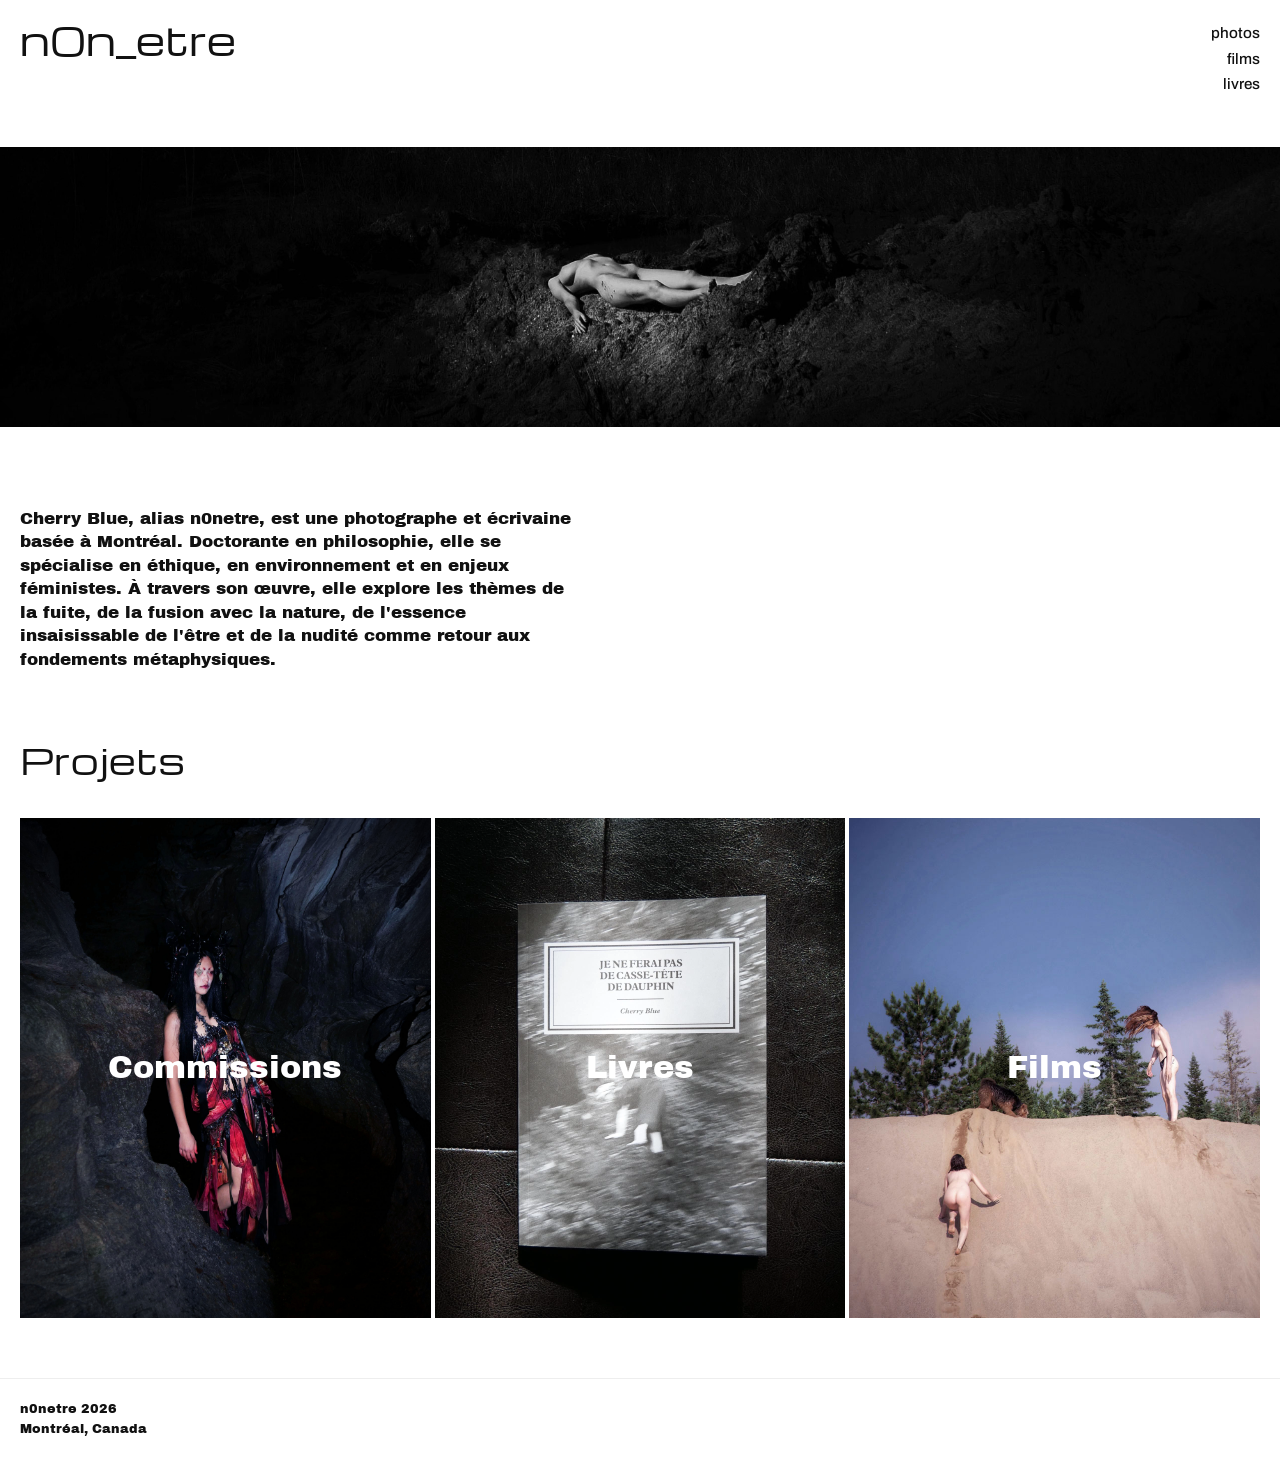
==== index.html @ 982f47fb "Revise bio content for Cherry Blue Updated the biography section to reflect new areas of specializat" ====
<!DOCTYPE html>
<html lang="en">
<head>
  <meta charset="UTF-8">
  <meta name="viewport" content="width=device-width, initial-scale=1.0">
  <title>n0n_etre</title>
  <link rel="icon" type="image/png" href="favicon.png">
  

  <!-- Google Fonts: Michroma (titles), Archivo (menu, semibold), Archivo Black (body) -->
  <link rel="preconnect" href="https://fonts.googleapis.com">
  <link rel="preconnect" href="https://fonts.gstatic.com" crossorigin>
  <link href="https://fonts.googleapis.com/css2?family=Archivo+Black&family=Archivo:wght@600&family=Michroma&display=swap" rel="stylesheet">

  <link rel="stylesheet" href="css/style.css">
</head>
<body>

  <div class="page-wrap">

    <header>
      <div class="logo"><a href="index.html">n0n_etre</a></div>
      <nav>
        <ul>
          <li><a href="photos.html">photos</a></li>
          <li><a href="films.html">films</a></li>
          <li><a href="livres.html">livres</a></li>
        </ul>
      </nav>
    </header>

  </div>

  <section class="hero">
    <img src="images/darksleep.webp" alt="Hero image">
  </section>

  <div class="page-wrap">

    <section class="bio">
      <p>
        Cherry Blue, alias n0netre, est une photographe et écrivaine basée à Montréal. 
        Doctorante en philosophie, elle se spécialise en éthique, en environnement et en enjeux féministes. 
        À travers son œuvre, elle explore les thèmes de la fuite, de la fusion avec la nature, de l'essence insaisissable de 
        l'être et de la nudité comme retour aux fondements métaphysiques. 
      </p>
    </section>

    <section class="projects">
      <h2>Projets</h2>
      <div class="project-grid">

        <a href="commissions.html" class="project-item">
          <img src="images/dana.jpg" alt="Commissions">
          <span class="project-title">Commissions</span>
        </a>

        <a href="livres.html" class="project-item">
          <img src="images/dauphin1.webp" alt="Livres">
          <span class="project-title">Livres</span>
        </a>

        <a href="films.html" class="project-item">
          <img src="images/icijamais.jpg" alt="Films">
          <span class="project-title">Films</span>
        </a>

      </div>
    </section>

  </div>

  <footer>
    <div class="footer-line"></div>
    <div class="footer-content">
      <p>n0netre 2026</p>
      <p>Montréal, Canada</p>
    </div>
  </footer>

</body>
</html>
---- css/style.css ----
* {
  margin: 0;
  padding: 0;
  box-sizing: border-box;
}

html {
  height: 100%;
}

body {
  font-family: 'Archivo Black', sans-serif;
  color: #111;
  line-height: 1.6;
  min-height: 100vh;
  display: flex;
  flex-direction: column;
}

/* ---- Global link hover effect ---- */
a {
  text-decoration: none;
}

a:hover {
  text-decoration: underline;
}

/* Wrapper that applies the 20px padding to everything except
   the hero image and the footer border line */
.page-wrap {
  padding: 0 20px;
}

/* ---- Header ---- */
header {
  display: flex;
  justify-content: space-between;
  align-items: flex-start;
  padding-top: 20px;
  padding-bottom: 40px;
}

.logo {
  font-family: 'Michroma', sans-serif;
  font-size: 2.4rem;
  line-height: 1;
}

.logo a {
  color: inherit;
  text-decoration: none;
}

.logo a:hover {
  text-decoration: none;
}

nav ul {
  list-style: none;
  text-align: right;
}

nav ul li {
  margin-bottom: 0;
}

nav a {
  font-family: 'Archivo', sans-serif;
  font-weight: 500;
  text-decoration: none;
  color: #111;
  font-size: 0.95rem;
}

nav a:hover {
  text-decoration: underline;
}

nav a.active {
  text-decoration: line-through;
}

nav a.active:hover {
  text-decoration: line-through;
}

/* ---- Hero image (full width, no padding) ---- */
.hero {
  margin-top: 10px;
}

.hero img {
  width: 100%;
  height: 280px;
  object-fit: cover;
  object-position: center 80%; /* shift crop down toward the subject */
  display: block;
}

/* ---- Bio ---- */
.bio {
  width: 45%;
  padding-top: 80px;
  paddin-bottom: 80px;
}

.bio p {
  font-family: 'Archivo Black', sans-serif;
  font-size: 1.05rem;
   line-height: 1.4;
}

/* ---- Projects ---- */
.projects {
  padding-top: 60px;
  padding-bottom: 60px;
}

.projects h2 {
  font-family: 'Michroma', sans-serif;
  font-size: 2.2rem;
  font-weight: 400;
  margin-bottom: 30px;
}

.project-grid {
  display: grid;
  grid-template-columns: repeat(3, 1fr);
  gap: 4px;
}

.project-item {
  position: relative;
  display: block;
  overflow: hidden;
}

.project-item img {
  width: 100%;
  height: 500px;
  object-fit: cover;
  display: block;
  transition: filter 0.3s ease;
}

.project-item:hover img {
  filter: invert(1);
}

.project-title {
  position: absolute;
  top: 50%;
  left: 5%;
  width: 90%;
  transform: translateY(-50%);
  font-family: 'Archivo Black', Arial, sans-serif;
  font-size: 2rem;
  color: #fff;
  text-align: center;
  pointer-events: none;
}

/* ---- Section header (e.g. "Photos" title + line + link) ---- */
.section-header {
  padding-top: 60px;
}

.section-header h1 {
  font-family: 'Michroma', sans-serif;
  font-weight: 400;
  font-size: 1.4rem;   /* smaller than the logo */
  margin: 0 0 12px 0;  /* smaller gap to the line underneath */
  line-height: 1;
}

.section-line {
  border-top: 1px solid #111;
  width: 100%;
}

.section-link {
  display: flex;
  justify-content: flex-end;
  padding: 12px 0;
}

.section-link a,
.section-link a:visited {
  font-family: 'Archivo', sans-serif;
  font-weight: 600;
  font-size: 1rem;
  color: #111;
  text-decoration: none;
}

.section-link a:hover {
  text-decoration: underline;
}

/* ---- Gallery ----
   Each image keeps its own natural width/height ratio.
   Row height is fixed; width is automatic based on that ratio,
   so images line up in a row without being cropped or stretched. */
.gallery {
  display: flex;
  flex-direction: column;
  gap: 4px;
  padding-top: 20px;
  padding-bottom: 60px;
}

.gallery-row {
  display: flex;
  gap: 4px;
  width: 100%;
}

.gallery-row img {
  flex: 1 1 auto;
  height: 100%;
  width: auto;
  object-fit: cover;
  display: block;
}

.landscape-row {
  height: 500px;
}

.portrait-row {
  height: 600px;
}

/* ---- Commissions layout ---- */
.commissions-layout {
  display: flex;
  gap: 40px;
  align-items: flex-start;
  padding-top: 40px;
  padding-bottom: 60px;
}

/* ---- Left column: name list ---- */
.commissions-list {
  flex: 0 0 38%;
  display: flex;
  flex-direction: column;
  gap: 36px;
}

.commission-item {
  background: none;
  border: none;
  padding: 0;
  margin: 0;
  text-align: left;
  cursor: pointer;
  font: inherit;
  color: inherit;
}

.commission-item h3 {
  font-family: 'Archivo Black', sans-serif;
  font-size: 1.1rem;
  font-weight: 400;
  margin-bottom: 6px;
}

.commission-item p {
  font-family: 'Archivo', sans-serif;
  font-weight: 400;
  font-size: 0.95rem;
  line-height: 1.5;
}

.commission-item p em {
  font-style: italic;
}

.commission-item.is-active h3 {
  text-decoration: underline;
}

/* ---- Right column: carousel ---- */
.commissions-carousel {
  flex: 0 0 60%;
  position: sticky;
  top: 20px;
  opacity: 0;
  visibility: hidden;
  transition: opacity 0.25s ease;
}

.commissions-carousel.is-visible {
  opacity: 1;
  visibility: visible;
}

.carousel-viewport {
  position: relative;
  width: 100%;
  height: calc(100vh - 160px); /* fits on screen without scrolling */
  display: flex;
  align-items: center;
  justify-content: center;
  overflow: hidden;
}

.carousel-viewport img {
  max-width: 100%;
  max-height: 100%;
  width: auto;
  height: auto;
  display: block;
  object-fit: contain;
}

.carousel-arrow {
  position: absolute;
  top: 50%;
  transform: translateY(-50%);
  background: none;
  border: none;
  font-size: 2.5rem;
  line-height: 1;
  color: #111;
  cursor: pointer;
  padding: 8px 12px;
  z-index: 2;
}

.carousel-arrow.prev {
  left: 0;
}

.carousel-arrow.next {
  right: 0;
}

.carousel-arrow:hover {
  opacity: 0.6;
}

@media (max-width: 900px) {
  .commissions-layout {
    flex-direction: column;
  }

  .commissions-list,
  .commissions-carousel {
    flex: 1 1 100%;
  }

  .commissions-carousel {
    position: static;
  }

  .carousel-viewport {
    height: 60vh;
  }
}

/* ---- Films page ---- */
.film-info {
  padding-top: 40px;
  width: 45%;
}

.film-info h2 {
  font-family: 'Archivo Black', Arial, sans-serif;
  font-weight: 400;
  font-size: 1.1rem;
  margin: 0 0 4px 0;
}

.film-info .film-type {
  font-family: 'Archivo', Arial, sans-serif;
  font-weight: 400;
  font-style: italic;
  font-size: 0.95rem;
  margin: 0 0 20px 0;
}

.film-info .film-description {
  font-family: 'Archivo', Arial, sans-serif;
  font-weight: 400;
  font-style: normal;
  font-size: 0.95rem;
  line-height: 1.6;
  margin: 0;
}

/* Full-width video, no side padding, sitting right under the text block */
.film-video {
  width: 100%;
  padding-top: 40px;
  padding-bottom: 60px;
}

.film-video .film-video-frame {
  position: relative;
  width: 100%;
  height: 0;
  padding-top: 56.25%; /* 16:9 aspect ratio */
  overflow: hidden;
}

.film-video .film-video-frame iframe {
  position: absolute;
  top: 0;
  left: 0;
  width: 100% !important;
  height: 100% !important;
  display: block;
  border: none;
}

/* ---- Livres page ---- */
.book-row {
  display: flex;
  gap: 40px;
  align-items: flex-start;
  padding-top: 50px;
  padding-bottom: 50px;
}

.book-info {
  flex: 0 0 32%;
}

.book-title {
  font-family: 'Archivo Black', Arial, sans-serif;
  font-style: italic;
  font-size: 1rem;
  line-height: 1.4;
  margin: 0 0 14px 0;
}

.book-type {
  font-family: 'Archivo', Arial, sans-serif;
  font-weight: 400;
  font-style: normal;
  font-size: 0.9rem;
  margin: 0 0 20px 0;
}

.book-meta {
  font-family: 'Archivo', Arial, sans-serif;
  font-weight: 400;
  font-size: 0.9rem;
  line-height: 1.5;
  margin: 0 0 20px 0;
}

.book-availability {
  font-family: 'Archivo', Arial, sans-serif;
  font-weight: 400;
  font-size: 0.85rem;
  line-height: 1.5;
  color: #777;
  margin: 0;
}

.book-availability a {
  color: #4a4a9c;
  text-decoration: underline;
  word-break: break-word;
}

.book-gallery {
  flex: 1;
  display: grid;
  grid-template-columns: repeat(3, 1fr);
  grid-template-rows: repeat(2, 1fr);
  gap: 4px;
}

.book-gallery img {
  width: 100%;
  height: 220px;
  object-fit: cover;
  display: block;
}

@media (max-width: 900px) {
  .book-row {
    flex-direction: column;
  }

  .book-info,
  .book-gallery {
    flex: 1 1 100%;
  }

  .book-gallery img {
    height: 160px;
  }
}

/* ---- Footer ---- */
footer {
  margin-top: auto;
}

.footer-line {
  border-top: 1px solid #eee;
  width: 100%;
}

.footer-content {
  padding: 20px;
  font-family: 'Archivo Black', sans-serif;
  font-size: 0.8rem;
}

/* ---- Lightbox ---- */
.lightbox {
  position: fixed;
  inset: 0;
  background: rgba(0, 0, 0, 0.9);
  display: flex;
  align-items: center;
  justify-content: center;
  opacity: 0;
  visibility: hidden;
  transition: opacity 0.25s ease;
  z-index: 1000;
}

.lightbox.is-open {
  opacity: 1;
  visibility: visible;
}

.lightbox-image {
  max-width: 92%;
  max-height: 88vh;
  width: auto;
  height: auto;
  object-fit: contain;
  display: block;
}

.lightbox-close {
  position: absolute;
  top: 24px;
  right: 32px;
  background: none;
  border: none;
  color: #fff;
  font-size: 2.5rem;
  line-height: 1;
  cursor: pointer;
}

.lightbox-arrow {
  position: absolute;
  top: 50%;
  transform: translateY(-50%);
  background: none;
  border: none;
  color: #fff;
  font-size: 3rem;
  line-height: 1;
  cursor: pointer;
  padding: 12px 20px;
}

.lightbox-prev {
  left: 10px;
}

.lightbox-next {
  right: 10px;
}

.lightbox-close:hover,
.lightbox-arrow:hover {
  opacity: 0.6;
}

/* ---- Responsive ---- */
@media (max-width: 700px) {
  header {
    flex-direction: column;
    align-items: flex-start;
    gap: 16px;
  }

  nav ul {
    text-align: left;
  }

  .project-grid {
    grid-template-columns: 1fr;
  }

  .landscape-row {
  height: 200px;
}

.portrait-row {
  height: 320px;
}

  .film-info {
    width: 100%;
  }

  .bio {
    width: 100%;
  }
}
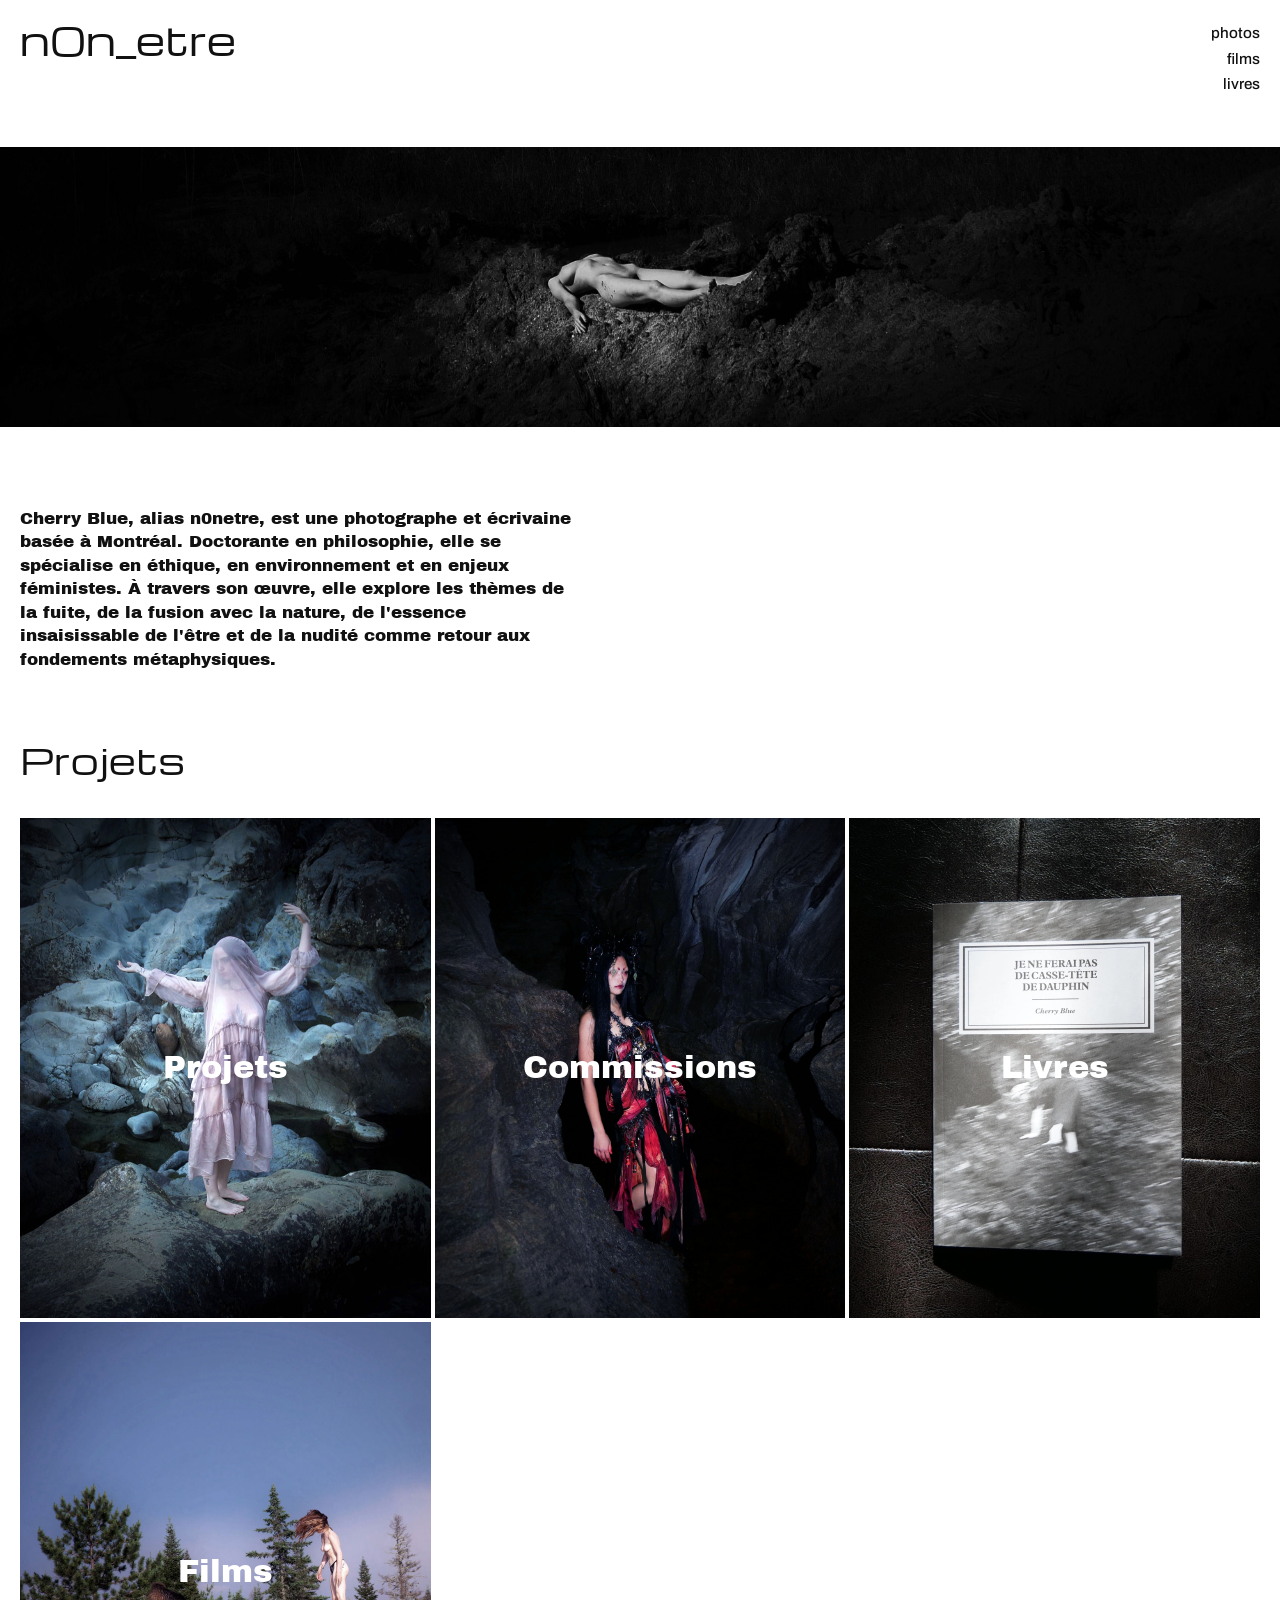
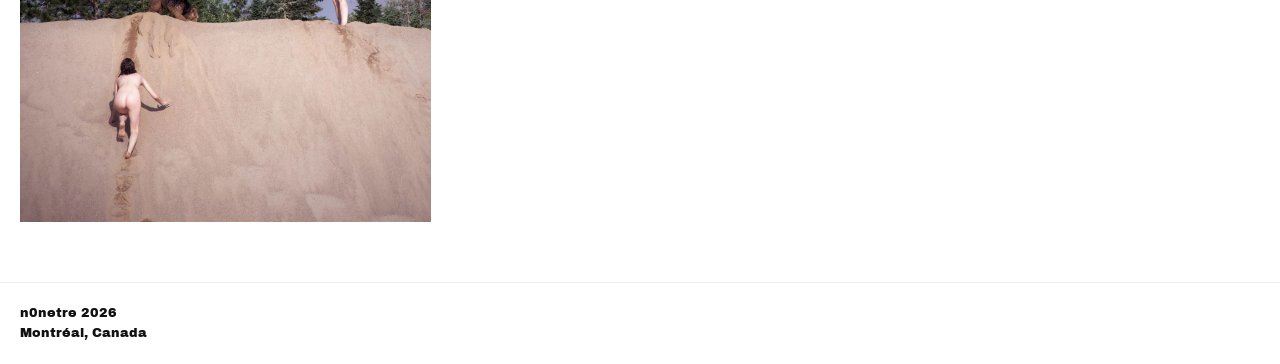
==== commit 34b66909: "Modify font links in index.html Updated Google Fonts link to include Anonymous Pro and adjusted Arch" ====
--- a/index.html
+++ b/index.html
@@ -10,7 +10,7 @@
   <!-- Google Fonts: Michroma (titles), Archivo (menu, semibold), Archivo Black (body) -->
   <link rel="preconnect" href="https://fonts.googleapis.com">
   <link rel="preconnect" href="https://fonts.gstatic.com" crossorigin>
-  <link href="https://fonts.googleapis.com/css2?family=Archivo+Black&family=Archivo:wght@600&family=Michroma&display=swap" rel="stylesheet">
+  <link href="https://fonts.googleapis.com/css2?family=Anonymous+Pro&family=Archivo+Black&family=Archivo:ital,wght@0,400;0,600;1,400&family=Michroma&display=swap" rel="stylesheet">
 
   <link rel="stylesheet" href="css/style.css">
 </head>
@@ -50,6 +50,11 @@
       <h2>Projets</h2>
       <div class="project-grid">
 
+        <a href="photos.html" class="project-item">
+          <img src="images/dance.jpg" alt="Commissions">
+          <span class="project-title">Projets</span>
+        </a>
+        
         <a href="commissions.html" class="project-item">
           <img src="images/dana.jpg" alt="Commissions">
           <span class="project-title">Commissions</span>
--- a/css/style.css
+++ b/css/style.css
@@ -365,6 +365,8 @@
 .film-info {
   padding-top: 40px;
   width: 45%;
+  margin: 0 auto;
+  text-align: center;
 }
 
 .film-info h2 {
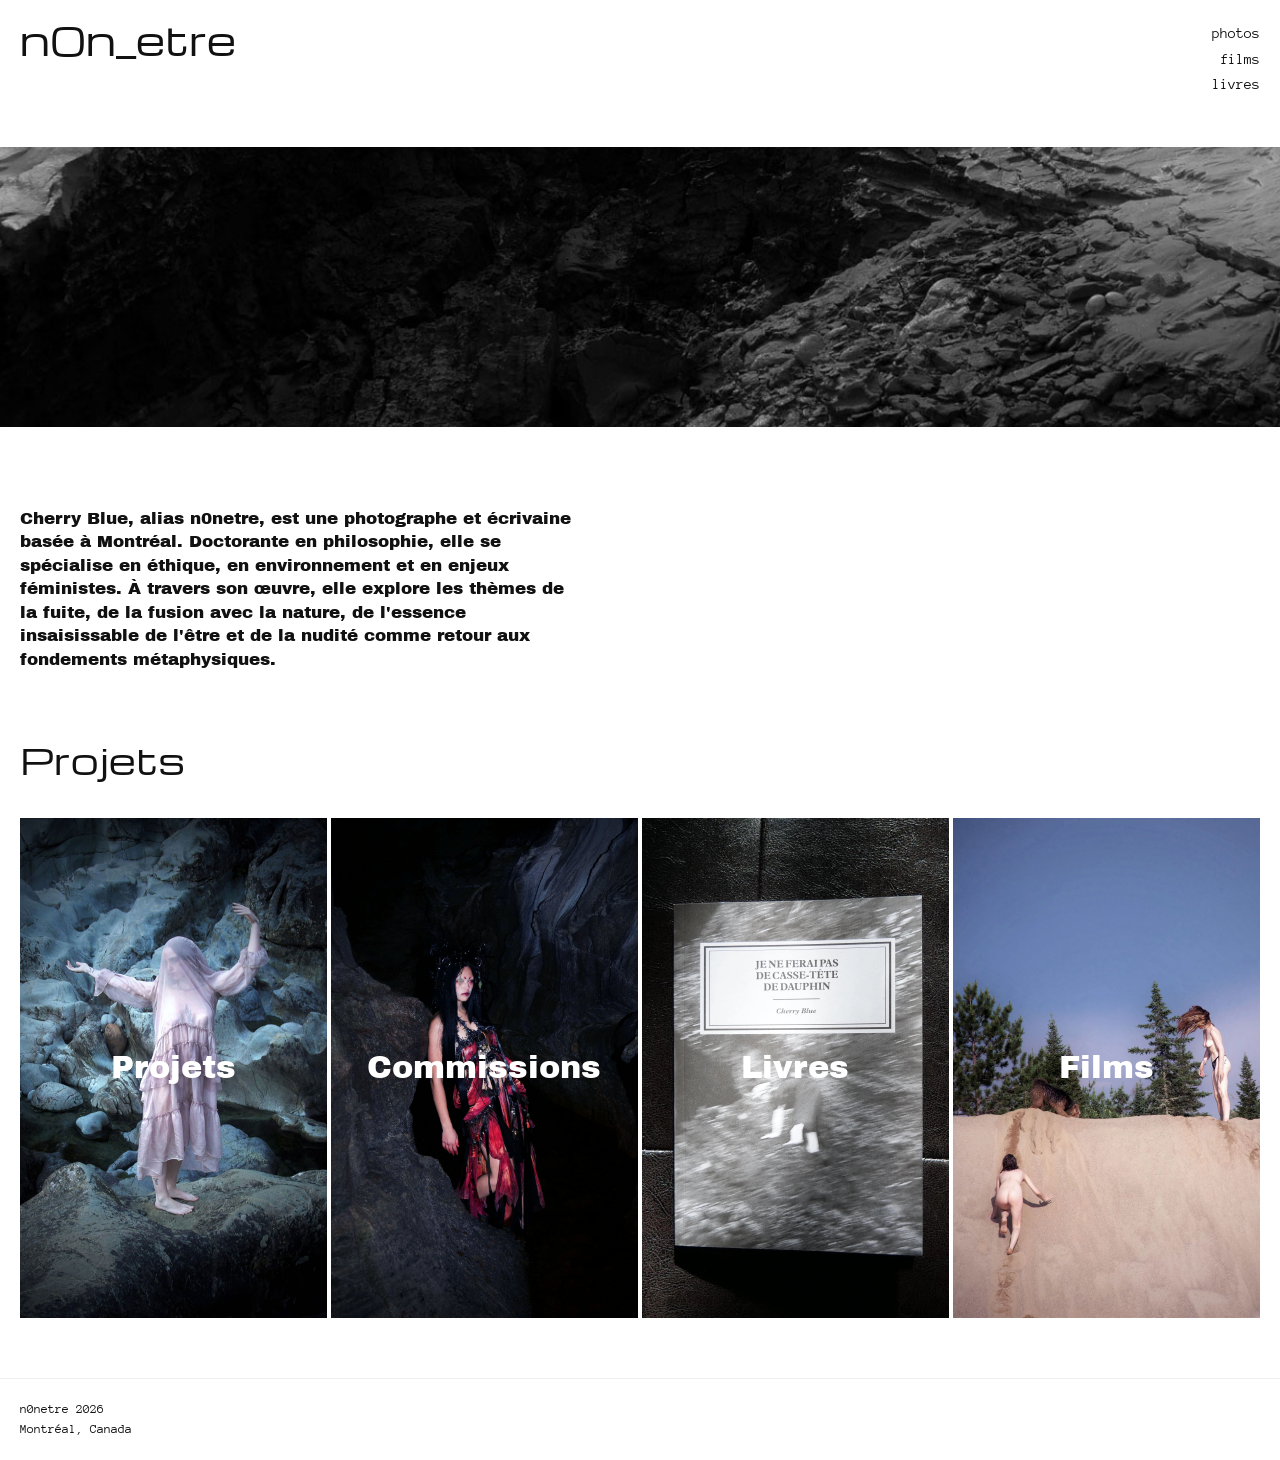
==== commit 76340aab: "Update hero image in index.html" ====
--- a/index.html
+++ b/index.html
@@ -32,7 +32,7 @@
   </div>
 
   <section class="hero">
-    <img src="images/darksleep.webp" alt="Hero image">
+    <img src="images/1ok.jpg" alt="Hero image">
   </section>
 
   <div class="page-wrap">
--- a/css/style.css
+++ b/css/style.css
@@ -9,7 +9,7 @@
 }
 
 body {
-  font-family: 'Archivo Black', sans-serif;
+  font-family: 'Anonymous Pro', monospace; 
   color: #111;
   line-height: 1.6;
   min-height: 100vh;
@@ -66,7 +66,7 @@
 }
 
 nav a {
-  font-family: 'Archivo', sans-serif;
+  font-family: 'Anonymous Pro', monospace; 
   font-weight: 500;
   text-decoration: none;
   color: #111;
@@ -126,7 +126,7 @@
 
 .project-grid {
   display: grid;
-  grid-template-columns: repeat(3, 1fr);
+  grid-template-columns: repeat(4, 1fr);
   gap: 4px;
 }
 
@@ -512,7 +512,7 @@
 
 .footer-content {
   padding: 20px;
-  font-family: 'Archivo Black', sans-serif;
+  font-family: 'Anonymous Pro', monospace; 
   font-size: 0.8rem;
 }
 
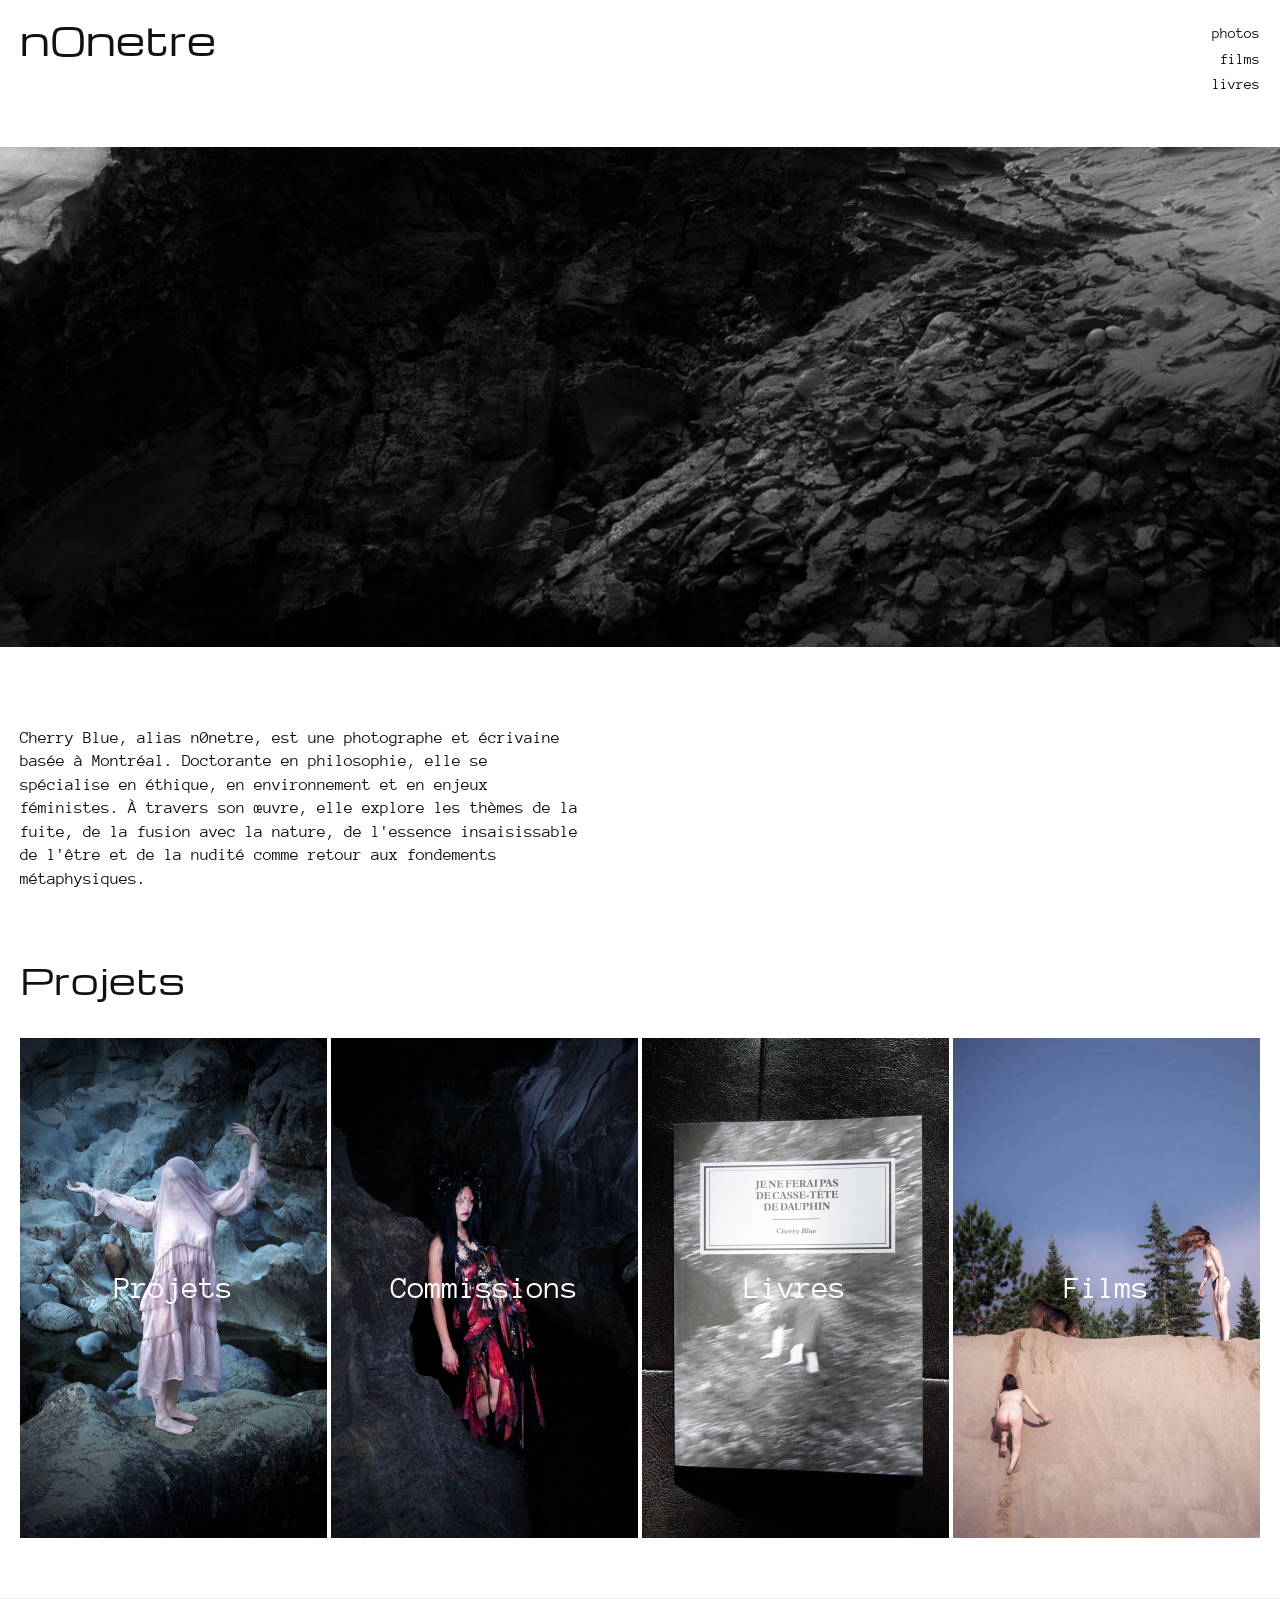
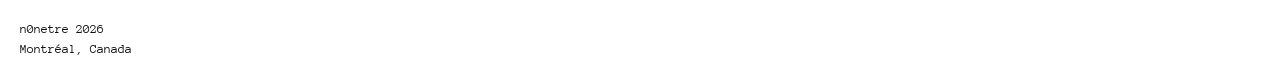
==== commit ce4b0319: "Update logo text from 'n0n_etre' to 'n0netre'" ====
--- a/index.html
+++ b/index.html
@@ -19,7 +19,7 @@
   <div class="page-wrap">
 
     <header>
-      <div class="logo"><a href="index.html">n0n_etre</a></div>
+      <div class="logo"><a href="index.html">n0netre</a></div>
       <nav>
         <ul>
           <li><a href="photos.html">photos</a></li>
--- a/css/style.css
+++ b/css/style.css
@@ -92,9 +92,9 @@
 
 .hero img {
   width: 100%;
-  height: 280px;
+  height: 500px;
   object-fit: cover;
-  object-position: center 80%; /* shift crop down toward the subject */
+  object-position: center 90%; /* shift crop down toward the subject */
   display: block;
 }
 
@@ -106,7 +106,7 @@
 }
 
 .bio p {
-  font-family: 'Archivo Black', sans-serif;
+  font-family: 'Anonymous Pro', monospace;
   font-size: 1.05rem;
    line-height: 1.4;
 }
@@ -154,7 +154,7 @@
   left: 5%;
   width: 90%;
   transform: translateY(-50%);
-  font-family: 'Archivo Black', Arial, sans-serif;
+  font-family: 'Anonymous Pro', monospace;
   font-size: 2rem;
   color: #fff;
   text-align: center;
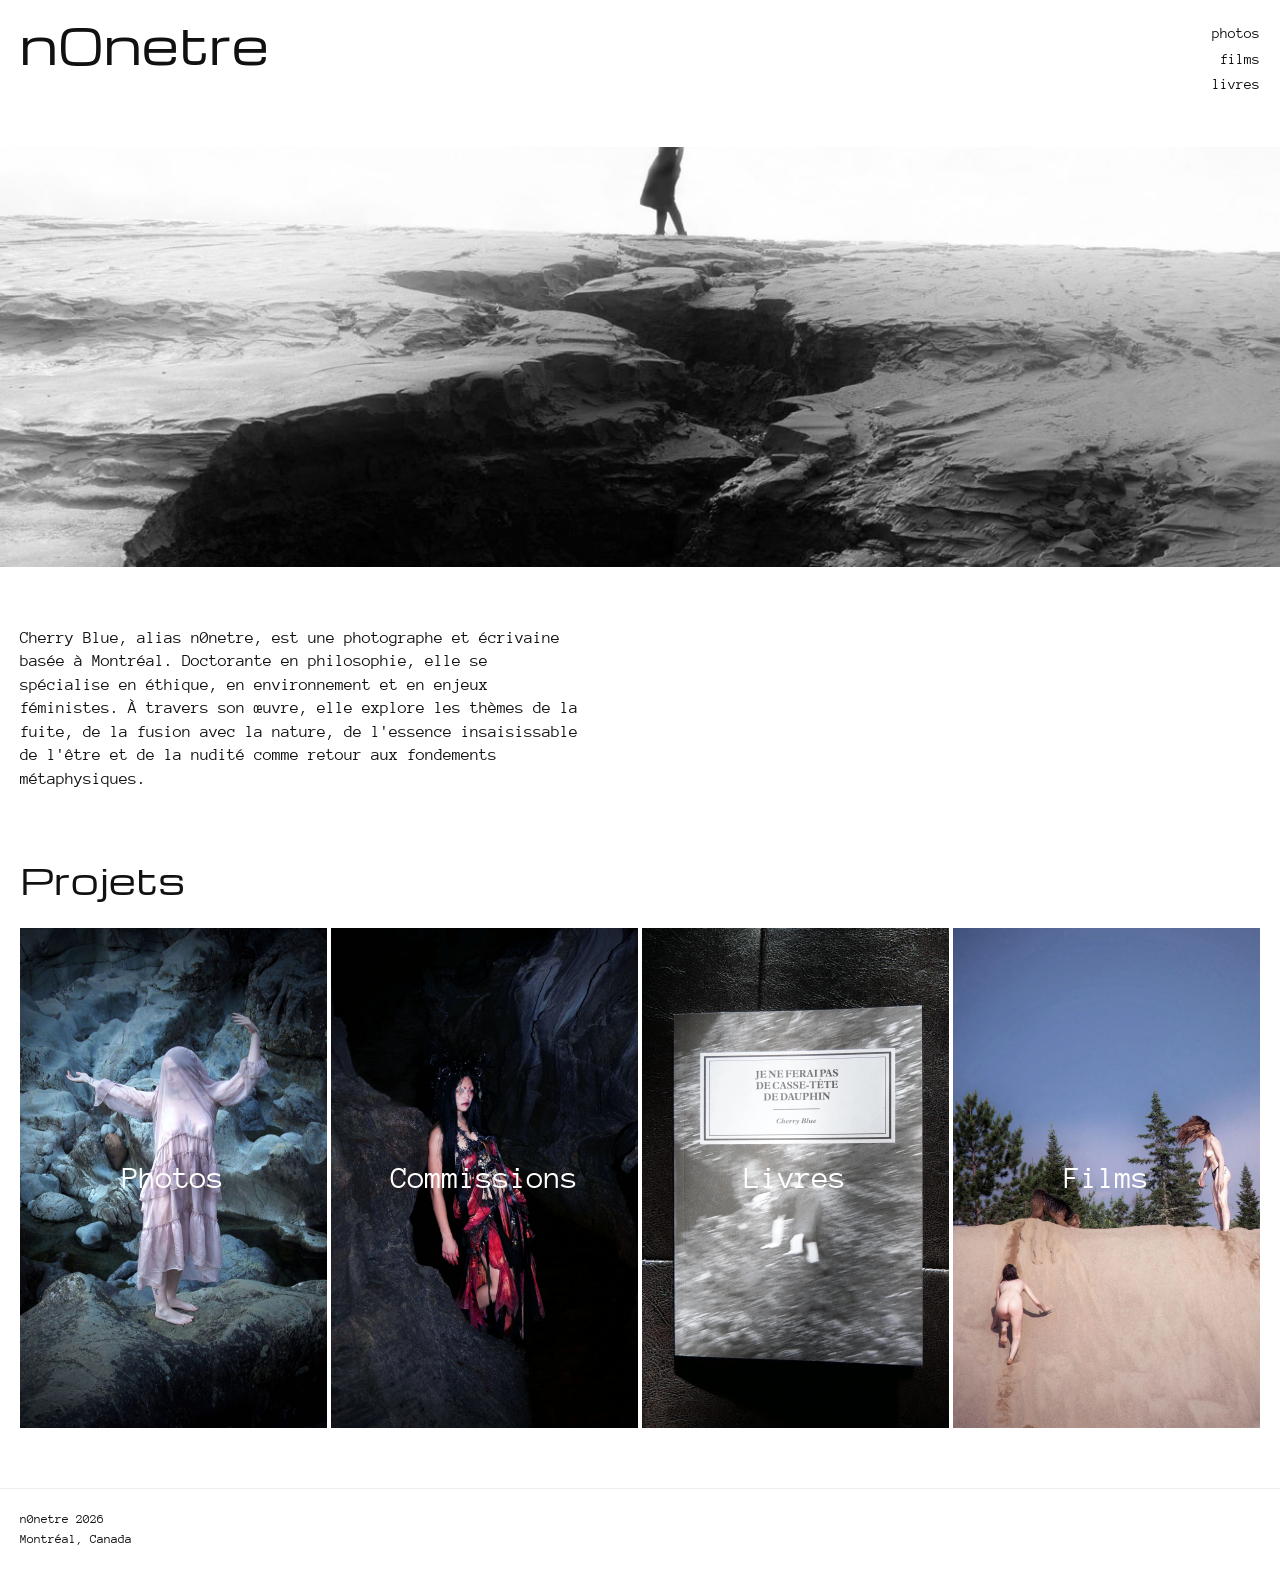
==== commit d7f956d8: "Change title and project title in index.html" ====
--- a/index.html
+++ b/index.html
@@ -3,7 +3,7 @@
 <head>
   <meta charset="UTF-8">
   <meta name="viewport" content="width=device-width, initial-scale=1.0">
-  <title>n0n_etre</title>
+  <title>n0netre</title>
   <link rel="icon" type="image/png" href="favicon.png">
   
 
@@ -52,7 +52,7 @@
 
         <a href="photos.html" class="project-item">
           <img src="images/dance.jpg" alt="Commissions">
-          <span class="project-title">Projets</span>
+          <span class="project-title">Photos</span>
         </a>
         
         <a href="commissions.html" class="project-item">
--- a/css/style.css
+++ b/css/style.css
@@ -43,7 +43,7 @@
 
 .logo {
   font-family: 'Michroma', sans-serif;
-  font-size: 2.4rem;
+  font-size: 3rem;
   line-height: 1;
 }
 
@@ -71,6 +71,7 @@
   text-decoration: none;
   color: #111;
   font-size: 0.95rem;
+  line-height: 1.3;
 }
 
 nav a:hover {
@@ -92,16 +93,16 @@
 
 .hero img {
   width: 100%;
-  height: 500px;
+  height: 420px;
   object-fit: cover;
-  object-position: center 90%; /* shift crop down toward the subject */
+  object-position: center 55%; /* shift crop down toward the subject */
   display: block;
 }
 
 /* ---- Bio ---- */
 .bio {
   width: 45%;
-  padding-top: 80px;
+  padding-top: 60px;
   paddin-bottom: 80px;
 }
 
@@ -121,7 +122,7 @@
   font-family: 'Michroma', sans-serif;
   font-size: 2.2rem;
   font-weight: 400;
-  margin-bottom: 30px;
+  margin-bottom: 20px;
 }
 
 .project-grid {
@@ -182,12 +183,12 @@
 .section-link {
   display: flex;
   justify-content: flex-end;
-  padding: 12px 0;
+  padding: 8px 0;
 }
 
 .section-link a,
 .section-link a:visited {
-  font-family: 'Archivo', sans-serif;
+  font-family: 'Anonymous Pro', monospace;
   font-weight: 600;
   font-size: 1rem;
   color: #111;
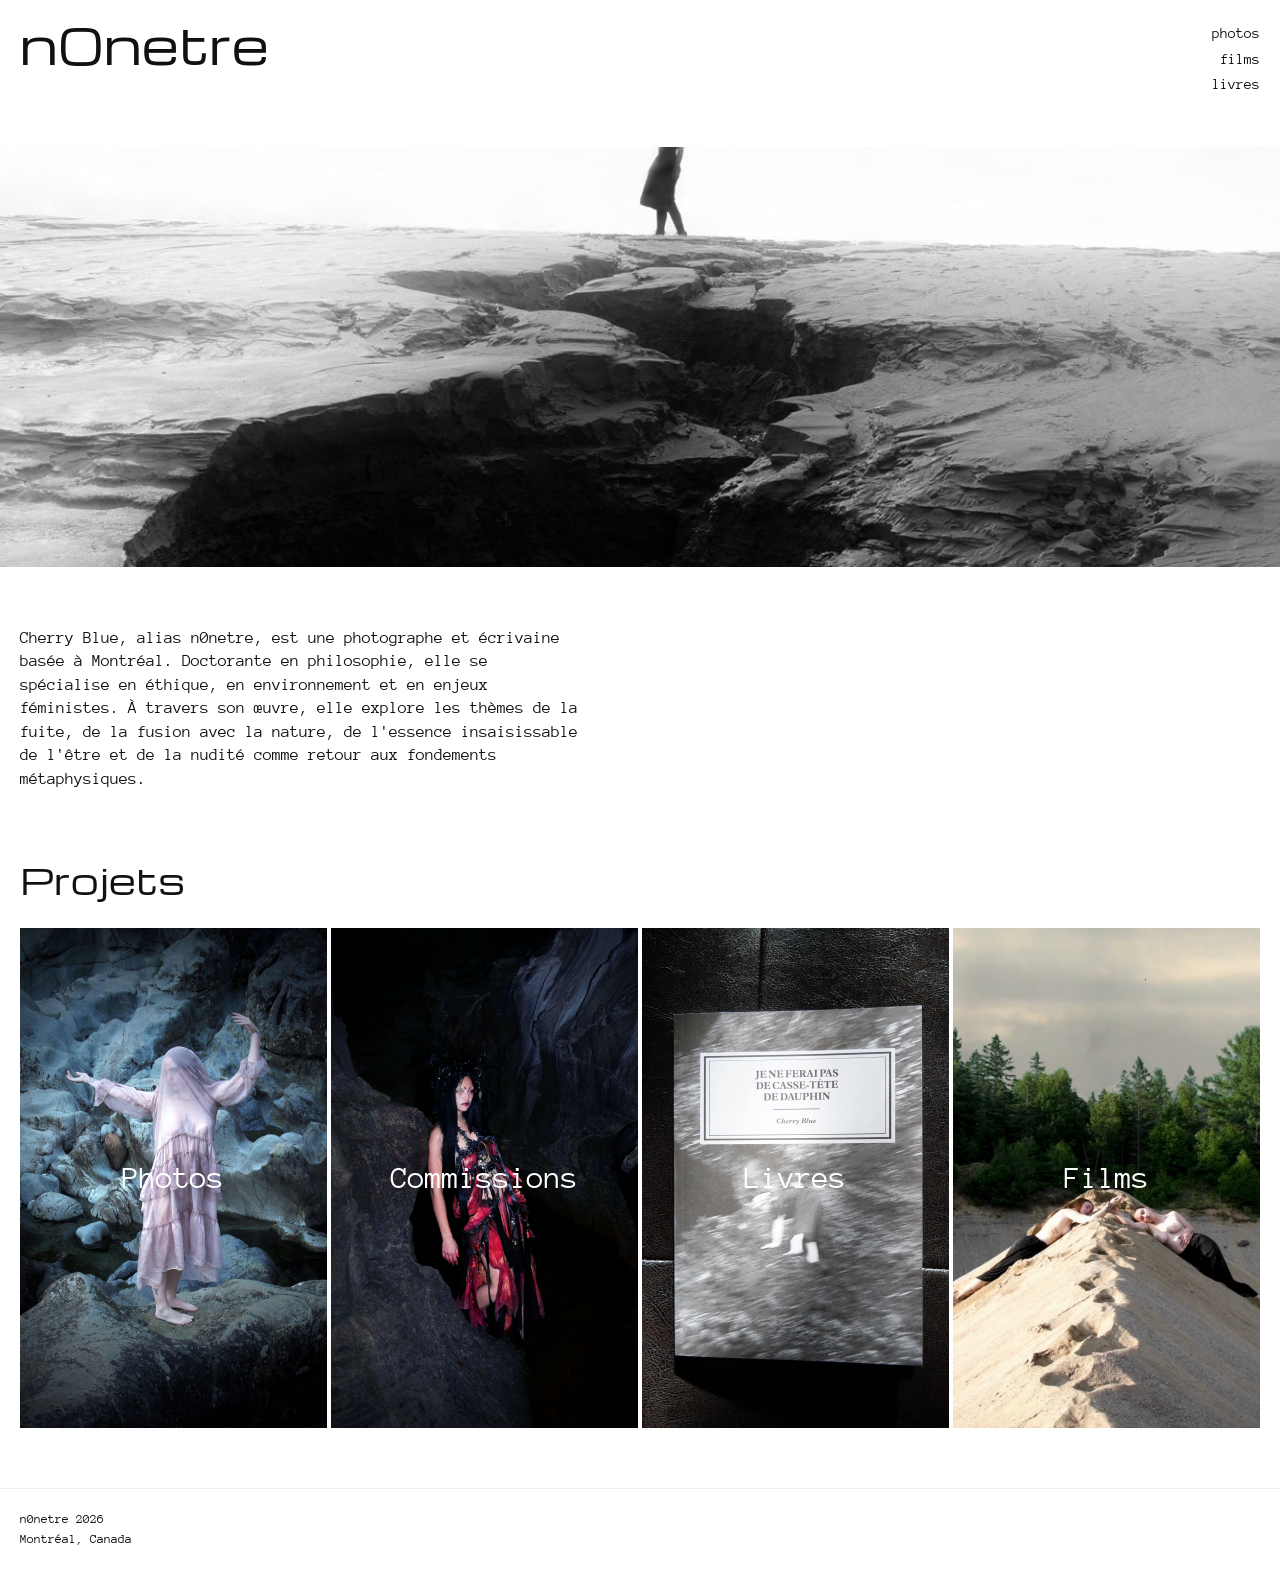
==== commit cad56a2a: "Update film image source in index.html" ====
--- a/index.html
+++ b/index.html
@@ -66,7 +66,7 @@
         </a>
 
         <a href="films.html" class="project-item">
-          <img src="images/icijamais.jpg" alt="Films">
+          <img src="images/ICI.jpg" alt="Films">
           <span class="project-title">Films</span>
         </a>
 
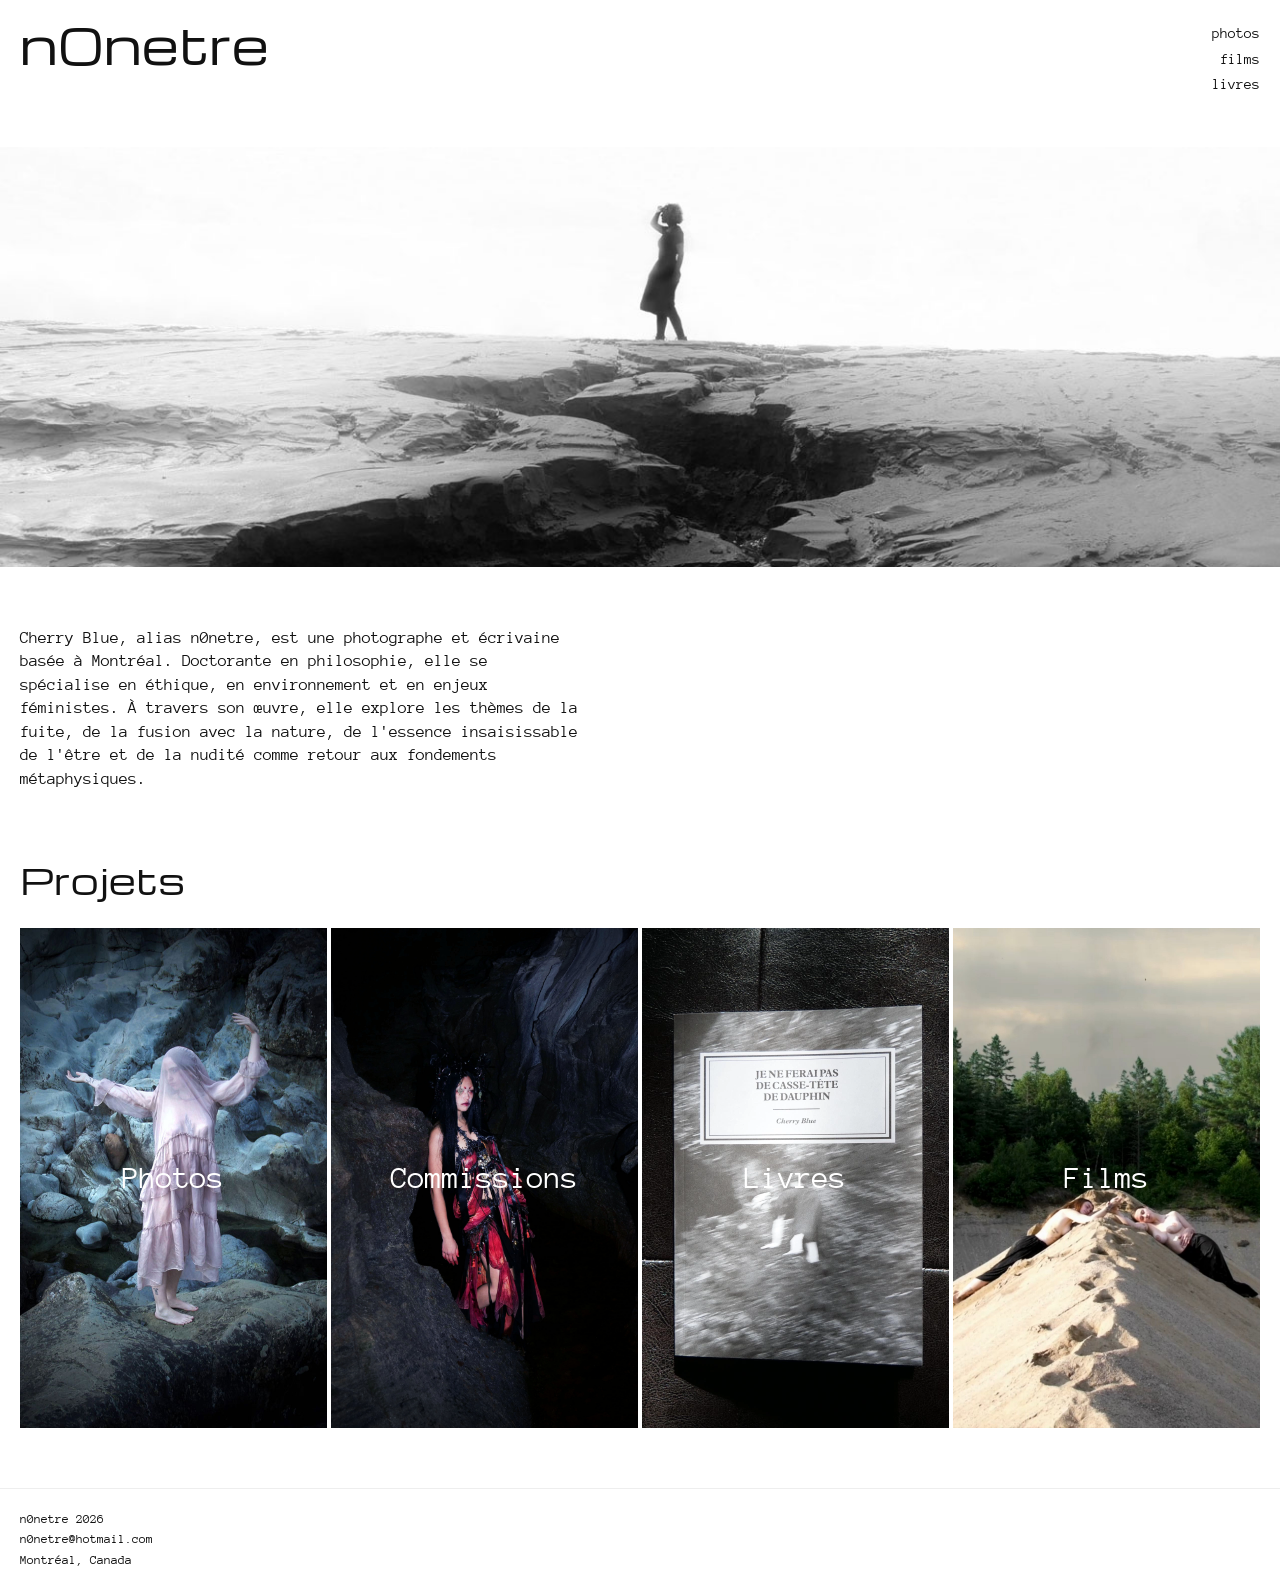
==== commit 089a1fdb: "Add email address to footer Added email address to the footer section." ====
--- a/index.html
+++ b/index.html
@@ -79,6 +79,7 @@
     <div class="footer-line"></div>
     <div class="footer-content">
       <p>n0netre 2026</p>
+      <p>n0netre@hotmail.com<p>
       <p>Montréal, Canada</p>
     </div>
   </footer>
--- a/css/style.css
+++ b/css/style.css
@@ -95,7 +95,7 @@
   width: 100%;
   height: 420px;
   object-fit: cover;
-  object-position: center 55%; /* shift crop down toward the subject */
+  object-position: center 48%; /* shift crop down toward the subject */
   display: block;
 }
 
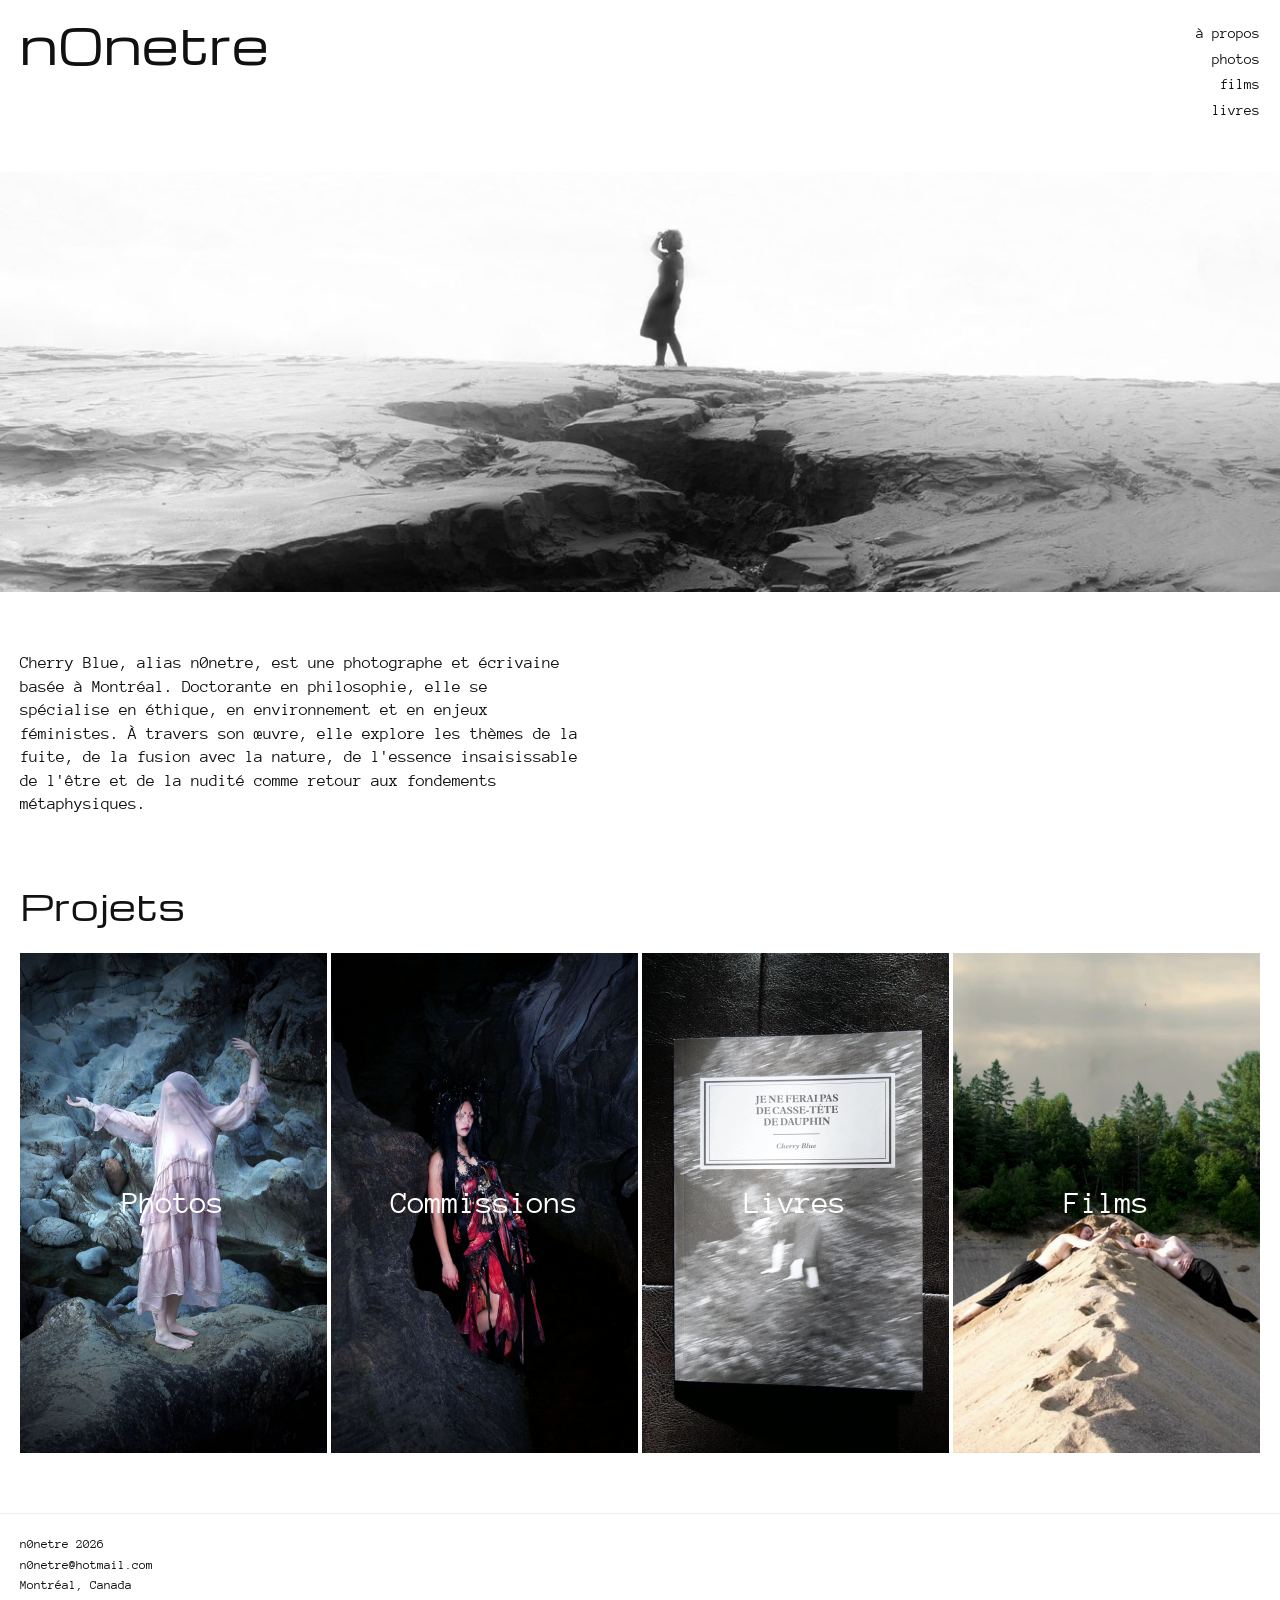
==== commit 55cb585f: "Add 'à propos' link to navigation menu" ====
--- a/index.html
+++ b/index.html
@@ -22,6 +22,7 @@
       <div class="logo"><a href="index.html">n0netre</a></div>
       <nav>
         <ul>
+          <li><a href="apropos.html">à propos</a></li>
           <li><a href="photos.html">photos</a></li>
           <li><a href="films.html">films</a></li>
           <li><a href="livres.html">livres</a></li>
--- a/css/style.css
+++ b/css/style.css
@@ -501,6 +501,46 @@
   }
 }
 
+/* ---- À propos page ---- */
+.about-layout {
+  display: flex;
+  gap: 40px;
+  align-items: flex-start;
+  padding-top: 40px;
+  padding-bottom: 60px;
+}
+
+.about-text {
+  flex: 0 0 45%;
+}
+
+.about-text p {
+  font-size: 0.95rem;
+  line-height: 1.6;
+  margin-bottom: 20px;
+}
+
+.about-image {
+  flex: 1;
+}
+
+.about-image img {
+  width: 100%;
+  height: auto;
+  display: block;
+}
+
+@media (max-width: 900px) {
+  .about-layout {
+    flex-direction: column;
+  }
+
+  .about-text,
+  .about-image {
+    flex: 1 1 100%;
+  }
+}
+
 /* ---- Footer ---- */
 footer {
   margin-top: auto;
